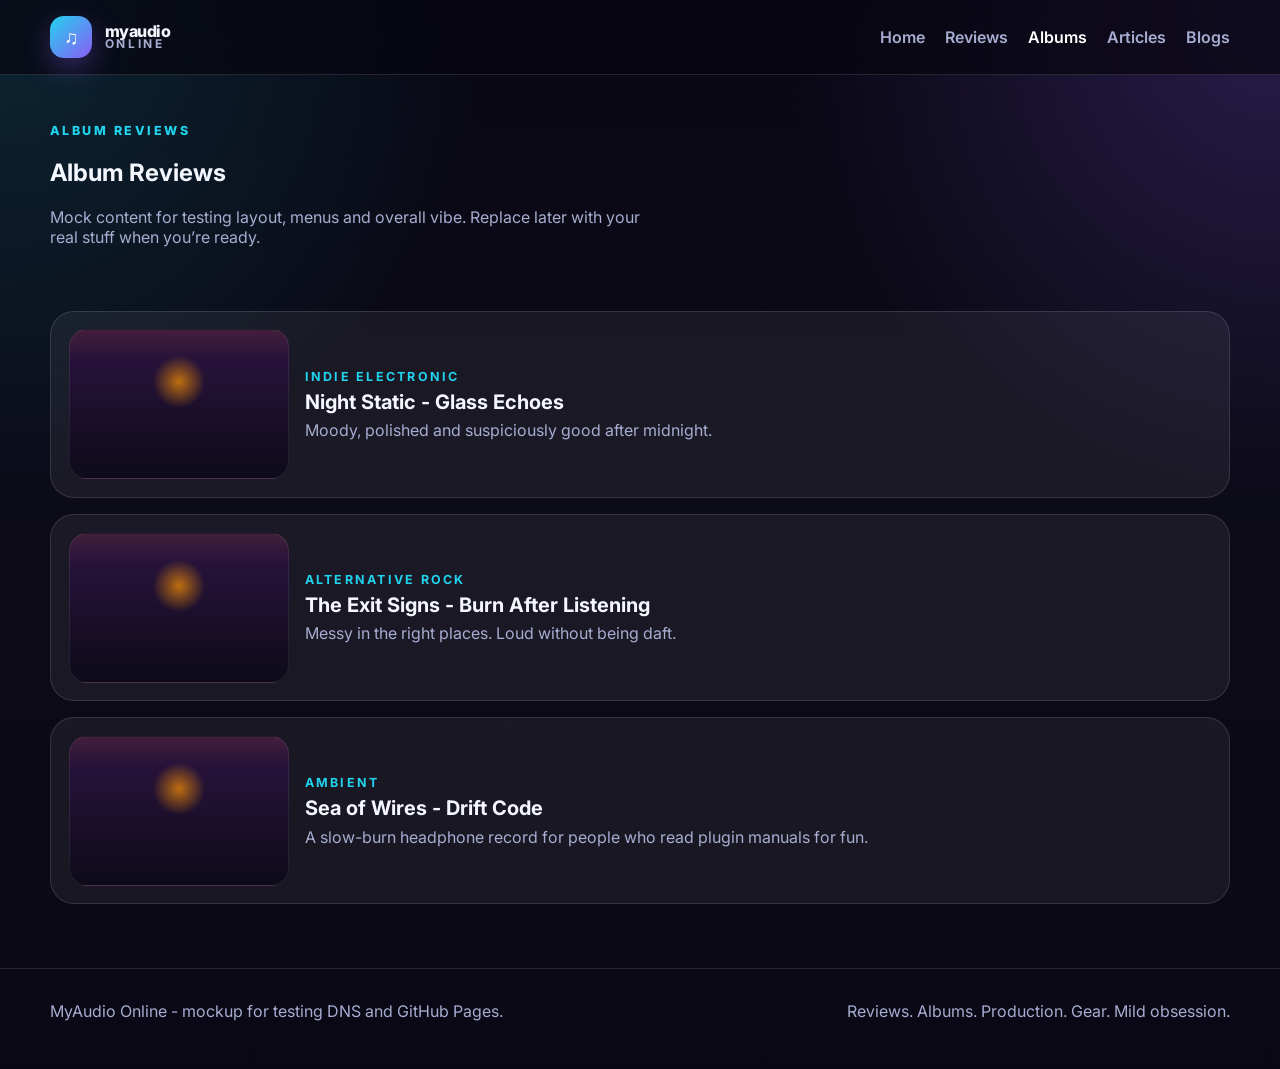
==== album-reviews.html @ e6c730af "Add files via upload" ====
<!DOCTYPE html><html lang="en"><head><meta charset="UTF-8"><meta name="viewport" content="width=device-width, initial-scale=1.0"><title>Album Reviews</title><link rel="preconnect" href="https://fonts.googleapis.com"><link rel="preconnect" href="https://fonts.gstatic.com" crossorigin><link href="https://fonts.googleapis.com/css2?family=Inter:wght@400;500;600;700;800&display=swap" rel="stylesheet"><link rel="stylesheet" href="style.css"></head><body><header><div class="container nav"><a class="logo" href="index.html"><div class="logo-mark">♫</div><div class="logo-text">myaudio<small>ONLINE</small></div></a><nav><ul><li><a class="" href="index.html">Home</a></li><li><a class="" href="reviews.html">Reviews</a></li><li><a class="active" href="album-reviews.html">Albums</a></li><li><a class="" href="articles.html">Articles</a></li><li><a class="" href="blogs.html">Blogs</a></li></ul></nav></div></header><section class="page-hero"><div class="container"><div class="kicker">Album Reviews</div><h1>Album Reviews</h1><p style="color:var(--muted);max-width:60ch;">Mock content for testing layout, menus and overall vibe. Replace later with your real stuff when you’re ready.</p></div></section><section class="section"><div class="container list"><article class="panel"><div class="thumb album"></div><div><div class="meta">Indie electronic</div><h3>Night Static - Glass Echoes</h3><p>Moody, polished and suspiciously good after midnight.</p></div></article><article class="panel"><div class="thumb album"></div><div><div class="meta">Alternative rock</div><h3>The Exit Signs - Burn After Listening</h3><p>Messy in the right places. Loud without being daft.</p></div></article><article class="panel"><div class="thumb album"></div><div><div class="meta">Ambient</div><h3>Sea of Wires - Drift Code</h3><p>A slow-burn headphone record for people who read plugin manuals for fun.</p></div></article></div></section><footer><div class="container footer-grid"><div>MyAudio Online - mockup for testing DNS and GitHub Pages.</div><div>Reviews. Albums. Production. Gear. Mild obsession.</div></div></footer></body></html>
---- style.css ----
:root {
  --bg: #090814;
  --bg2: #12122a;
  --panel: rgba(255,255,255,0.06);
  --line: rgba(255,255,255,0.12);
  --text: #f5f7ff;
  --muted: #a7add1;
  --accent: #8b5cf6;
  --accent2: #22d3ee;
}
* { box-sizing: border-box; }
body {
  margin: 0;
  font-family: "Inter", "Trebuchet MS", Arial, sans-serif;
  color: var(--text);
  background:
    radial-gradient(circle at top right, rgba(139,92,246,0.25), transparent 30%),
    radial-gradient(circle at top left, rgba(34,211,238,0.15), transparent 30%),
    linear-gradient(180deg, #080712 0%, #0c0b18 45%, #090814 100%);
}
a { color: inherit; text-decoration: none; }
.container { width: min(1180px, calc(100% - 2rem)); margin: 0 auto; }
header {
  position: sticky; top: 0; z-index: 10;
  backdrop-filter: blur(12px);
  background: rgba(7, 6, 16, 0.72);
  border-bottom: 1px solid var(--line);
}
.nav {
  display: flex; justify-content: space-between; align-items: center;
  padding: 1rem 0;
}
.logo { display: flex; align-items: center; gap: .8rem; font-weight: 800; letter-spacing: -.03em; }
.logo-mark {
  width: 42px; height: 42px; border-radius: 14px;
  background: linear-gradient(135deg, var(--accent2), var(--accent));
  display: grid; place-items: center; color: white; font-size: 1.2rem;
  box-shadow: 0 10px 28px rgba(139,92,246,.35);
}
.logo-text { line-height: .9; }
.logo-text small { display:block; font-size:.75rem; color: var(--muted); font-weight:700; letter-spacing:.22em; }
nav ul { list-style: none; display: flex; gap: 1.25rem; padding: 0; margin: 0; align-items: center; }
nav a { color: var(--muted); font-weight: 600; }
nav a:hover, nav a.active { color: white; }
.btn {
  display: inline-flex; align-items: center; justify-content: center;
  padding: .9rem 1.2rem; border-radius: 999px; font-weight: 700;
  background: linear-gradient(135deg, var(--accent), #5b7cff);
  box-shadow: 0 10px 24px rgba(91,124,255,.25);
}
.btn.secondary { background: transparent; border: 1px solid var(--line); box-shadow: none; }
.hero {
  padding: 5rem 0 3rem;
}
.hero-wrap {
  display: grid; grid-template-columns: 1.2fr .9fr; gap: 2rem; align-items: center;
}
.kicker {
  color: var(--accent2); text-transform: uppercase; letter-spacing: .2em; font-size: .78rem; font-weight: 800;
}
.hero h1 { font-size: clamp(2.4rem, 7vw, 5rem); line-height: .95; letter-spacing: -.04em; margin: .7rem 0 1rem; }
.hero p { color: var(--muted); font-size: 1.05rem; max-width: 58ch; }
.hero-actions { display: flex; gap: 1rem; flex-wrap: wrap; margin-top: 1.5rem; }
.hero-card {
  padding: 1.25rem; border-radius: 28px; border: 1px solid var(--line);
  background: linear-gradient(180deg, rgba(255,255,255,.08), rgba(255,255,255,.03));
  box-shadow: 0 25px 60px rgba(0,0,0,.35);
}
.mock-screen {
  aspect-ratio: 4 / 3; border-radius: 22px; overflow: hidden;
  background:
    radial-gradient(circle at 70% 20%, rgba(34,211,238,.35), transparent 22%),
    radial-gradient(circle at 20% 30%, rgba(139,92,246,.4), transparent 25%),
    linear-gradient(135deg, #16142e 0%, #0d0b1a 100%);
  border: 1px solid rgba(255,255,255,.09);
  display: grid; place-items: center;
}
.mock-grid { width: 88%; display:grid; gap: .8rem; }
.bar, .card { background: rgba(255,255,255,.08); border: 1px solid rgba(255,255,255,.08); border-radius: 18px; }
.bar { height: 54px; }
.cards { display:grid; grid-template-columns: repeat(2, 1fr); gap: .8rem; }
.card { height: 118px; }
.section { padding: 2rem 0 4rem; }
.section-head { display:flex; justify-content: space-between; align-items:flex-end; gap:1rem; margin-bottom:1.2rem; }
.section-head h2 { font-size: clamp(1.6rem, 4vw, 2.4rem); letter-spacing: -.03em; margin: 0; }
.section-head p { color: var(--muted); margin: 0; }
.grid-3 { display:grid; grid-template-columns: repeat(3, 1fr); gap: 1rem; }
.grid-2 { display:grid; grid-template-columns: repeat(2, 1fr); gap: 1rem; }
.panel {
  background: var(--panel); border:1px solid var(--line); border-radius: 24px; padding: 1.1rem;
}
.thumb {
  border-radius: 18px; height: 180px; margin-bottom: .9rem;
  background:
    radial-gradient(circle at top right, rgba(34,211,238,.35), transparent 20%),
    radial-gradient(circle at bottom left, rgba(139,92,246,.45), transparent 30%),
    linear-gradient(135deg, #17142f, #0d0b19);
  border: 1px solid rgba(255,255,255,.08);
}
.thumb.album { background:
    linear-gradient(180deg, rgba(255,123,0,.1), transparent 20%),
    radial-gradient(circle at 50% 35%, rgba(255,149,0,.7), transparent 18%),
    linear-gradient(180deg, #2d1442, #0d0b19);
}
.meta { color: var(--accent2); font-size: .78rem; text-transform: uppercase; letter-spacing: .18em; font-weight: 700; }
.panel h3 { margin: .4rem 0; font-size: 1.25rem; }
.panel p { margin: 0; color: var(--muted); }
footer { border-top: 1px solid var(--line); padding: 2rem 0 3rem; color: var(--muted); }
.footer-grid { display:flex; justify-content: space-between; gap:1rem; flex-wrap:wrap; }
.page-hero { padding: 3rem 0 1rem; }
.list { display:grid; gap: 1rem; }
.list .panel { display:grid; grid-template-columns: 220px 1fr; gap: 1rem; align-items:center; }
.list .thumb { height: 150px; margin: 0; }
@media (max-width: 900px) {
  .hero-wrap, .grid-3, .grid-2, .list .panel { grid-template-columns: 1fr; }
  nav ul { gap: .75rem; flex-wrap: wrap; justify-content: flex-end; }
}
@media (max-width: 640px) {
  .nav { flex-direction: column; align-items: flex-start; gap: 1rem; }
  nav ul { justify-content: flex-start; }
}
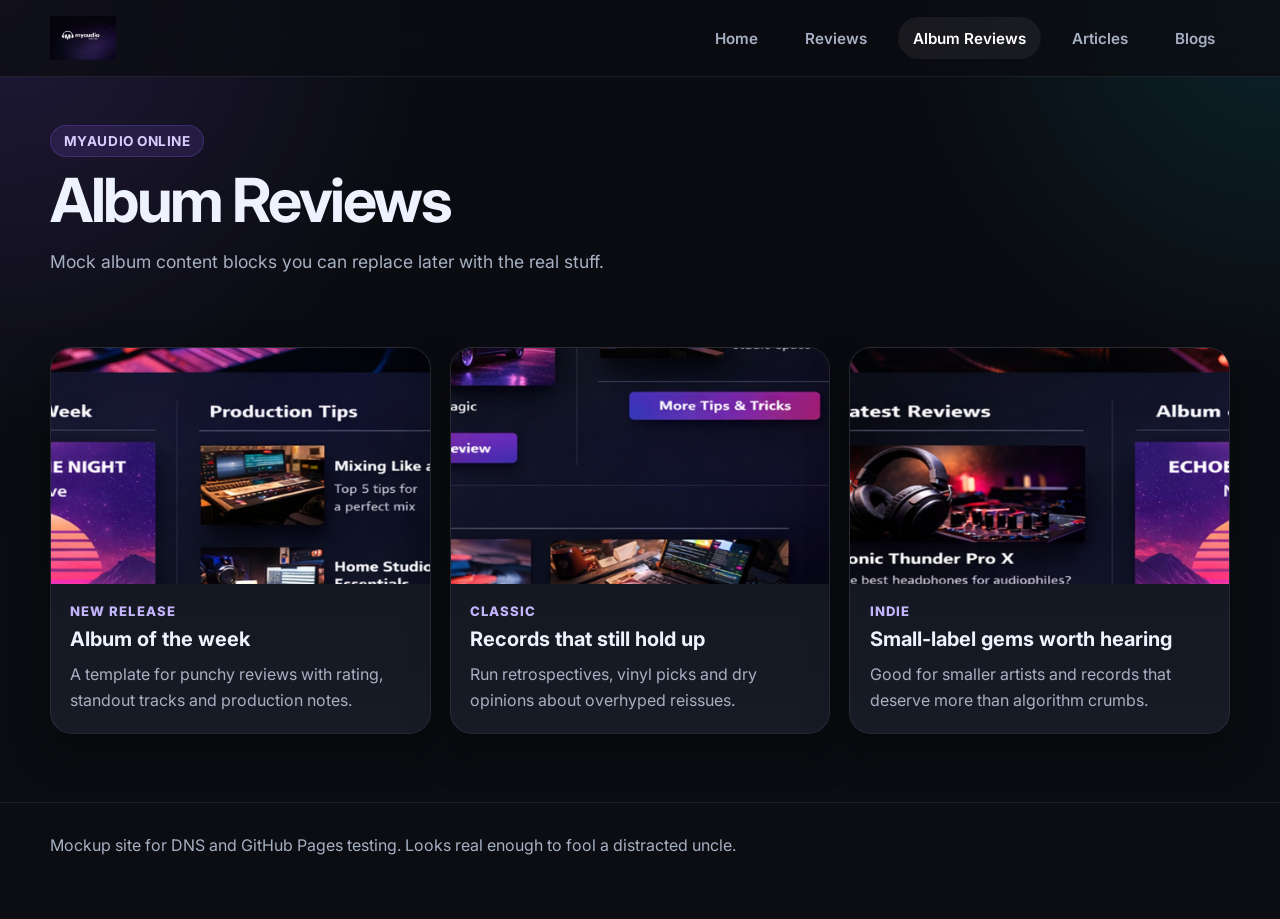
==== commit b018fbbc: "Add files via upload" ====
--- a/album-reviews.html
+++ b/album-reviews.html
@@ -1 +1,65 @@
-<!DOCTYPE html><html lang="en"><head><meta charset="UTF-8"><meta name="viewport" content="width=device-width, initial-scale=1.0"><title>Album Reviews</title><link rel="preconnect" href="https://fonts.googleapis.com"><link rel="preconnect" href="https://fonts.gstatic.com" crossorigin><link href="https://fonts.googleapis.com/css2?family=Inter:wght@400;500;600;700;800&display=swap" rel="stylesheet"><link rel="stylesheet" href="style.css"></head><body><header><div class="container nav"><a class="logo" href="index.html"><div class="logo-mark">♫</div><div class="logo-text">myaudio<small>ONLINE</small></div></a><nav><ul><li><a class="" href="index.html">Home</a></li><li><a class="" href="reviews.html">Reviews</a></li><li><a class="active" href="album-reviews.html">Albums</a></li><li><a class="" href="articles.html">Articles</a></li><li><a class="" href="blogs.html">Blogs</a></li></ul></nav></div></header><section class="page-hero"><div class="container"><div class="kicker">Album Reviews</div><h1>Album Reviews</h1><p style="color:var(--muted);max-width:60ch;">Mock content for testing layout, menus and overall vibe. Replace later with your real stuff when you’re ready.</p></div></section><section class="section"><div class="container list"><article class="panel"><div class="thumb album"></div><div><div class="meta">Indie electronic</div><h3>Night Static - Glass Echoes</h3><p>Moody, polished and suspiciously good after midnight.</p></div></article><article class="panel"><div class="thumb album"></div><div><div class="meta">Alternative rock</div><h3>The Exit Signs - Burn After Listening</h3><p>Messy in the right places. Loud without being daft.</p></div></article><article class="panel"><div class="thumb album"></div><div><div class="meta">Ambient</div><h3>Sea of Wires - Drift Code</h3><p>A slow-burn headphone record for people who read plugin manuals for fun.</p></div></article></div></section><footer><div class="container footer-grid"><div>MyAudio Online - mockup for testing DNS and GitHub Pages.</div><div>Reviews. Albums. Production. Gear. Mild obsession.</div></div></footer></body></html>+<!doctype html>
+<html lang="en">
+<head>
+  <meta charset="utf-8">
+  <meta name="viewport" content="width=device-width, initial-scale=1">
+  <title>Album Reviews - MyAudio Online</title>
+  <link rel="stylesheet" href="style.css">
+</head>
+<body>
+
+<header class="site-header">
+  <div class="container nav-wrap">
+    <a class="brand" href="index.html"><img src="assets/myaudio-logo.png" alt="MyAudio Online logo"></a>
+    <nav class="nav">
+      <a  href="index.html">Home</a>
+      <a  href="reviews.html">Reviews</a>
+      <a class="active" href="album-reviews.html">Album Reviews</a>
+      <a  href="articles.html">Articles</a>
+      <a  href="blogs.html">Blogs</a>
+    </nav>
+  </div>
+</header>
+<main>
+  <section class="page-hero">
+    <div class="container">
+      <span class="kicker">MYAUDIO ONLINE</span>
+      <h1>Album Reviews</h1>
+      <p class="lead">Mock album content blocks you can replace later with the real stuff.</p>
+    </div>
+  </section>
+  <section class="section">
+    <div class="container page-grid">
+      
+      <article class="card">
+        <div class="card-media"><img src="assets/album-week.jpg" alt=""></div>
+        <div class="card-body">
+          <div class="eyebrow">New Release</div>
+          <h3>Album of the week</h3>
+          <p>A template for punchy reviews with rating, standout tracks and production notes.</p>
+        </div>
+      </article>
+      <article class="card">
+        <div class="card-media"><img src="assets/blog-vinyl.jpg" alt=""></div>
+        <div class="card-body">
+          <div class="eyebrow">Classic</div>
+          <h3>Records that still hold up</h3>
+          <p>Run retrospectives, vinyl picks and dry opinions about overhyped reissues.</p>
+        </div>
+      </article>
+      <article class="card">
+        <div class="card-media"><img src="assets/review-headphones.jpg" alt=""></div>
+        <div class="card-body">
+          <div class="eyebrow">Indie</div>
+          <h3>Small-label gems worth hearing</h3>
+          <p>Good for smaller artists and records that deserve more than algorithm crumbs.</p>
+        </div>
+      </article>
+    </div>
+  </section>
+</main>
+<footer class="footer">
+  <div class="container">Mockup site for DNS and GitHub Pages testing. Looks real enough to fool a distracted uncle.</div>
+</footer>
+</body>
+</html>
--- a/style.css
+++ b/style.css
@@ -1,121 +1,118 @@
-:root {
-  --bg: #090814;
-  --bg2: #12122a;
-  --panel: rgba(255,255,255,0.06);
-  --line: rgba(255,255,255,0.12);
-  --text: #f5f7ff;
-  --muted: #a7add1;
-  --accent: #8b5cf6;
-  --accent2: #22d3ee;
+
+@import url('https://fonts.googleapis.com/css2?family=Inter:wght@400;500;600;700;800&display=swap');
+
+:root{
+  --bg:#0b0d12;
+  --panel:#11141c;
+  --panel-2:#171b25;
+  --text:#eef2ff;
+  --muted:#a7b0c3;
+  --line:rgba(255,255,255,.08);
+  --accent:#8b5cf6;
+  --accent-2:#22d3ee;
+  --accent-3:#f472b6;
+  --shadow:0 18px 40px rgba(0,0,0,.35);
+  --radius:22px;
+  --max:1180px;
 }
-* { box-sizing: border-box; }
-body {
-  margin: 0;
-  font-family: "Inter", "Trebuchet MS", Arial, sans-serif;
-  color: var(--text);
+
+*{box-sizing:border-box}
+html{scroll-behavior:smooth}
+body{
+  margin:0;
+  font-family:'Inter', 'Trebuchet MS', 'Segoe UI', Arial, sans-serif;
   background:
-    radial-gradient(circle at top right, rgba(139,92,246,0.25), transparent 30%),
-    radial-gradient(circle at top left, rgba(34,211,238,0.15), transparent 30%),
-    linear-gradient(180deg, #080712 0%, #0c0b18 45%, #090814 100%);
+    radial-gradient(circle at top left, rgba(139,92,246,.18), transparent 28%),
+    radial-gradient(circle at top right, rgba(34,211,238,.12), transparent 24%),
+    linear-gradient(180deg, #090b10 0%, #0b0d12 100%);
+  color:var(--text);
 }
-a { color: inherit; text-decoration: none; }
-.container { width: min(1180px, calc(100% - 2rem)); margin: 0 auto; }
-header {
-  position: sticky; top: 0; z-index: 10;
-  backdrop-filter: blur(12px);
-  background: rgba(7, 6, 16, 0.72);
-  border-bottom: 1px solid var(--line);
+a{color:inherit;text-decoration:none}
+img{max-width:100%;display:block}
+.container{width:min(calc(100% - 2rem), var(--max)); margin:0 auto}
+.site-header{
+  position:sticky; top:0; z-index:20;
+  backdrop-filter: blur(16px);
+  background:rgba(11,13,18,.74);
+  border-bottom:1px solid var(--line);
 }
-.nav {
-  display: flex; justify-content: space-between; align-items: center;
-  padding: 1rem 0;
+.nav-wrap{display:flex; align-items:center; justify-content:space-between; gap:1rem; padding:1rem 0}
+.brand img{height:44px; width:auto}
+.nav{display:flex; gap:1rem; flex-wrap:wrap; align-items:center}
+.nav a{
+  color:var(--muted); padding:.7rem .95rem; border-radius:999px; font-weight:600; font-size:.95rem;
 }
-.logo { display: flex; align-items: center; gap: .8rem; font-weight: 800; letter-spacing: -.03em; }
-.logo-mark {
-  width: 42px; height: 42px; border-radius: 14px;
-  background: linear-gradient(135deg, var(--accent2), var(--accent));
-  display: grid; place-items: center; color: white; font-size: 1.2rem;
-  box-shadow: 0 10px 28px rgba(139,92,246,.35);
+.nav a:hover,.nav a.active{background:rgba(255,255,255,.06); color:#fff}
+.btn{
+  display:inline-flex; align-items:center; justify-content:center; gap:.5rem;
+  padding:.95rem 1.25rem; border-radius:999px; font-weight:700;
+  background:linear-gradient(135deg,var(--accent),var(--accent-3)); color:white;
+  box-shadow:var(--shadow)
 }
-.logo-text { line-height: .9; }
-.logo-text small { display:block; font-size:.75rem; color: var(--muted); font-weight:700; letter-spacing:.22em; }
-nav ul { list-style: none; display: flex; gap: 1.25rem; padding: 0; margin: 0; align-items: center; }
-nav a { color: var(--muted); font-weight: 600; }
-nav a:hover, nav a.active { color: white; }
-.btn {
-  display: inline-flex; align-items: center; justify-content: center;
-  padding: .9rem 1.2rem; border-radius: 999px; font-weight: 700;
-  background: linear-gradient(135deg, var(--accent), #5b7cff);
-  box-shadow: 0 10px 24px rgba(91,124,255,.25);
+.btn.ghost{
+  background:rgba(255,255,255,.04); color:#fff; border:1px solid var(--line); box-shadow:none
 }
-.btn.secondary { background: transparent; border: 1px solid var(--line); box-shadow: none; }
-.hero {
-  padding: 5rem 0 3rem;
+.hero{padding:4rem 0 2rem}
+.hero-grid{
+  display:grid; grid-template-columns:1.1fr .9fr; gap:2rem; align-items:center
 }
-.hero-wrap {
-  display: grid; grid-template-columns: 1.2fr .9fr; gap: 2rem; align-items: center;
+.kicker{
+  display:inline-block; padding:.45rem .8rem; border-radius:999px; background:rgba(139,92,246,.14);
+  border:1px solid rgba(139,92,246,.25); color:#d9ccff; font-size:.85rem; font-weight:700; letter-spacing:.04em;
 }
-.kicker {
-  color: var(--accent2); text-transform: uppercase; letter-spacing: .2em; font-size: .78rem; font-weight: 800;
+h1{font-size:clamp(2.6rem, 6vw, 5rem); line-height:.95; margin:.9rem 0 1rem; letter-spacing:-.04em}
+.lead{font-size:1.1rem; color:var(--muted); max-width:58ch; line-height:1.7}
+.hero-actions{display:flex; gap:1rem; flex-wrap:wrap; margin-top:1.5rem}
+.hero-card{
+  background:linear-gradient(180deg, rgba(255,255,255,.04), rgba(255,255,255,.02));
+  border:1px solid var(--line); border-radius:28px; overflow:hidden; box-shadow:var(--shadow);
 }
-.hero h1 { font-size: clamp(2.4rem, 7vw, 5rem); line-height: .95; letter-spacing: -.04em; margin: .7rem 0 1rem; }
-.hero p { color: var(--muted); font-size: 1.05rem; max-width: 58ch; }
-.hero-actions { display: flex; gap: 1rem; flex-wrap: wrap; margin-top: 1.5rem; }
-.hero-card {
-  padding: 1.25rem; border-radius: 28px; border: 1px solid var(--line);
-  background: linear-gradient(180deg, rgba(255,255,255,.08), rgba(255,255,255,.03));
-  box-shadow: 0 25px 60px rgba(0,0,0,.35);
+.hero-card img{width:100%; height:100%; object-fit:cover}
+.stats{display:grid; grid-template-columns:repeat(3,1fr); gap:1rem; margin-top:1.5rem}
+.stat{
+  background:var(--panel); border:1px solid var(--line); border-radius:18px; padding:1rem;
 }
-.mock-screen {
-  aspect-ratio: 4 / 3; border-radius: 22px; overflow: hidden;
-  background:
-    radial-gradient(circle at 70% 20%, rgba(34,211,238,.35), transparent 22%),
-    radial-gradient(circle at 20% 30%, rgba(139,92,246,.4), transparent 25%),
-    linear-gradient(135deg, #16142e 0%, #0d0b1a 100%);
-  border: 1px solid rgba(255,255,255,.09);
-  display: grid; place-items: center;
+.stat strong{display:block; font-size:1.4rem}
+.stat span{color:var(--muted); font-size:.92rem}
+.section{padding:2.25rem 0}
+.section-head{display:flex; align-items:end; justify-content:space-between; gap:1rem; margin-bottom:1rem}
+.section-head h2{font-size:1.6rem; margin:0}
+.section-head p{margin:0; color:var(--muted)}
+.grid{display:grid; gap:1.2rem}
+.grid.cards{grid-template-columns:repeat(2, minmax(0,1fr))}
+.card{
+  background:linear-gradient(180deg, var(--panel), var(--panel-2));
+  border:1px solid var(--line);
+  border-radius:var(--radius); overflow:hidden; box-shadow:var(--shadow);
 }
-.mock-grid { width: 88%; display:grid; gap: .8rem; }
-.bar, .card { background: rgba(255,255,255,.08); border: 1px solid rgba(255,255,255,.08); border-radius: 18px; }
-.bar { height: 54px; }
-.cards { display:grid; grid-template-columns: repeat(2, 1fr); gap: .8rem; }
-.card { height: 118px; }
-.section { padding: 2rem 0 4rem; }
-.section-head { display:flex; justify-content: space-between; align-items:flex-end; gap:1rem; margin-bottom:1.2rem; }
-.section-head h2 { font-size: clamp(1.6rem, 4vw, 2.4rem); letter-spacing: -.03em; margin: 0; }
-.section-head p { color: var(--muted); margin: 0; }
-.grid-3 { display:grid; grid-template-columns: repeat(3, 1fr); gap: 1rem; }
-.grid-2 { display:grid; grid-template-columns: repeat(2, 1fr); gap: 1rem; }
-.panel {
-  background: var(--panel); border:1px solid var(--line); border-radius: 24px; padding: 1.1rem;
+.card-media{aspect-ratio:16/10; overflow:hidden}
+.card-media img{width:100%; height:100%; object-fit:cover; transition:transform .35s ease}
+.card:hover .card-media img{transform:scale(1.04)}
+.card-body{padding:1.2rem}
+.eyebrow{color:#c4b5fd; font-size:.82rem; font-weight:800; letter-spacing:.08em; text-transform:uppercase}
+.card h3{margin:.5rem 0 .6rem; font-size:1.25rem}
+.card p{margin:0; color:var(--muted); line-height:1.65}
+.split{
+  display:grid; grid-template-columns:1fr 1fr; gap:1.2rem
 }
-.thumb {
-  border-radius: 18px; height: 180px; margin-bottom: .9rem;
-  background:
-    radial-gradient(circle at top right, rgba(34,211,238,.35), transparent 20%),
-    radial-gradient(circle at bottom left, rgba(139,92,246,.45), transparent 30%),
-    linear-gradient(135deg, #17142f, #0d0b19);
-  border: 1px solid rgba(255,255,255,.08);
+.feature{
+  padding:1.4rem; background:linear-gradient(180deg, rgba(34,211,238,.08), rgba(139,92,246,.07));
+  border:1px solid var(--line); border-radius:24px
 }
-.thumb.album { background:
-    linear-gradient(180deg, rgba(255,123,0,.1), transparent 20%),
-    radial-gradient(circle at 50% 35%, rgba(255,149,0,.7), transparent 18%),
-    linear-gradient(180deg, #2d1442, #0d0b19);
+.feature h3{margin-top:0}
+.footer{
+  margin-top:2rem; padding:2rem 0 4rem; border-top:1px solid var(--line); color:var(--muted)
 }
-.meta { color: var(--accent2); font-size: .78rem; text-transform: uppercase; letter-spacing: .18em; font-weight: 700; }
-.panel h3 { margin: .4rem 0; font-size: 1.25rem; }
-.panel p { margin: 0; color: var(--muted); }
-footer { border-top: 1px solid var(--line); padding: 2rem 0 3rem; color: var(--muted); }
-.footer-grid { display:flex; justify-content: space-between; gap:1rem; flex-wrap:wrap; }
-.page-hero { padding: 3rem 0 1rem; }
-.list { display:grid; gap: 1rem; }
-.list .panel { display:grid; grid-template-columns: 220px 1fr; gap: 1rem; align-items:center; }
-.list .thumb { height: 150px; margin: 0; }
-@media (max-width: 900px) {
-  .hero-wrap, .grid-3, .grid-2, .list .panel { grid-template-columns: 1fr; }
-  nav ul { gap: .75rem; flex-wrap: wrap; justify-content: flex-end; }
+.page-hero{padding:3rem 0 1rem}
+.page-hero h1{font-size:clamp(2rem, 5vw, 3.8rem)}
+.page-grid{display:grid; grid-template-columns:repeat(3, minmax(0,1fr)); gap:1.2rem}
+.mini{padding:.9rem 1rem; border:1px solid var(--line); background:rgba(255,255,255,.03); border-radius:18px; color:var(--muted)}
+@media (max-width: 980px){
+  .hero-grid,.split,.page-grid,.grid.cards{grid-template-columns:1fr}
+  .stats{grid-template-columns:1fr 1fr}
 }
-@media (max-width: 640px) {
-  .nav { flex-direction: column; align-items: flex-start; gap: 1rem; }
-  nav ul { justify-content: flex-start; }
+@media (max-width: 680px){
+  .nav-wrap{align-items:flex-start; flex-direction:column}
+  .stats{grid-template-columns:1fr}
+  h1{line-height:1}
 }
